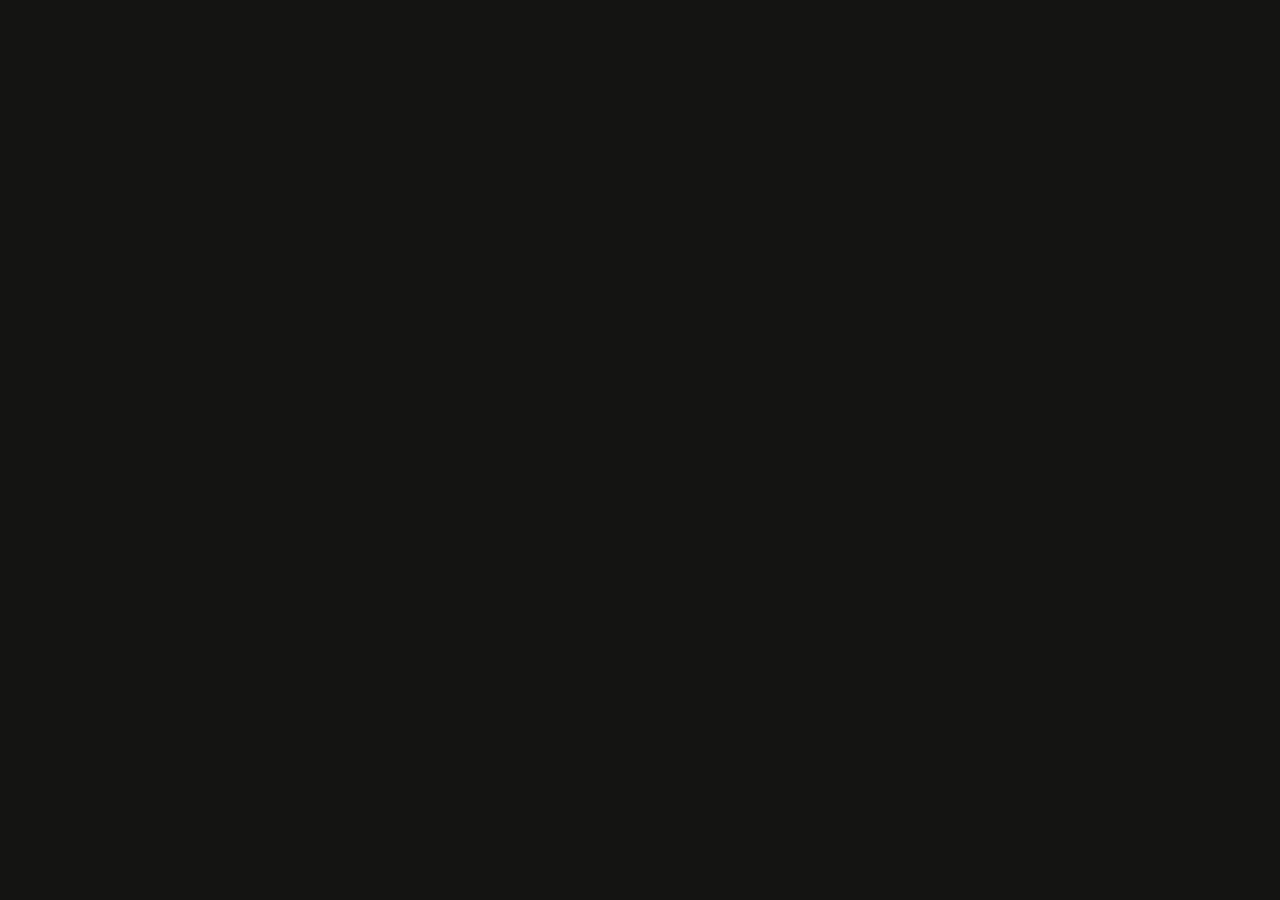
==== actividades.html @ 1a473a51 "Add files via upload" ====
<!DOCTYPE html>
<html lang="en">
<head>
    <meta charset="UTF-8">
    <meta name="viewport" content="width=device-width, initial-scale=1.0">
    <title>Document</title>
    
</head>
<link rel="stylesheet" href="./global.css">
<body>
   
</body>
</html>
---- global.css ----
body {
    margin: 0;
    background-color: #141413;
}
.menu {
    text-align: right; 
    font-family: 'Franklin Gothic medium';
    font-size: 20px;
    display: flex;
    padding: auto;
    justify-content: right;
    margin-top: 40px;
}
.menu a:hover {
    color: #585858;
    }
.menu a{
    padding: 10px;
    color: white;           
    text-decoration: none;  
    margin: 0 20px;         
    display: inline-block;  
}
.icon { 
    display: block;
    margin-top: -4%;
}
.home {
    margin-top: 1%;
}
.Comicconheader {  
    justify-content: center;
    font-family: 'Franklin Gothic Medium';
    color: white;
    font-size: 12px;
    margin-top: -5%;
    margin-left: 9%;
}
.principio1 {
    display: flex;
    justify-content: space-between;
    align-items: center;
    padding: 5%;
    gap: 40px;
    margin-top: -4%;
}
.principiotexto {
   width: 50%;
    font-family: 'Franklin Gothic Medium';
    color: white;
    font-size: 26px;
}
.comic {
   font-size: 80px;
   margin: -2%;
}

.principio {
   font-family: 'Franklin Gothic Medium';
    color: white;
}
.botonnegro {
    background-color: rgb(107, 107, 107);
    font-family: 'Franklin Gothic Medium';
    color: white;
    border-radius: 10px;
    padding: 10px 20px;
    text-align: center;
    text-decoration: none;
    display: inline-block;
    font-size: 15px;
    margin-left: 5%;
    cursor: pointer;
}
.botonblanco {
    background-color: white;
    font-family: 'Franklin Gothic Medium';
    color: black;
    border-radius: 10px;
    padding: 10px 50px;
    text-align: center;
    text-decoration: none;
    display: inline-block;
    font-size: 15px;
    margin-left: 2%;
    cursor: pointer;
}
.info1 {
    display: flex;
   margin-top: 4%;
    font-family: 'Franklin Gothic Medium';
    color: white;
    font-size: 20px;
}
.info1 p {
    margin-left: 18px;
}
.info2 {
    display: flex;
   margin-top: 4%;
    font-family: 'Franklin Gothic Medium';
    color: white;
    font-size: 20px;
}
.calendario {
    display: flex;
    margin-top: 4%;
}
.portadaprincipio {
    width: 100%;
    display: flex;
    justify-content: flex-end;
}

.portada {
    width: 100%;
    display: block; 
}
.espacio {
    margin-top: 0%;
    margin-bottom: 4%;
}
.seccion-destacados {
    display: flex;
    justify-content: space-between;
    align-items: center;
    padding: 5%;
}
.cajatarjetas {
    width: 45%;
    text-align: center;
    margin-top: -5%;
    color: white;
    font-family: 'Franklin Gothic Medium';
}
.cajatarjetas2 {
    width: 45%;
    text-align: center;
    margin-top: -8%;
    color: white;
    font-family: 'Franklin Gothic Medium';
}
.fila {
    display: flex;
    justify-content: space-between;
    margin-top: 20px;
}
.tarjeta {
    width: 22%;
}
.tarjeta img {
    width: 100%;
}
.cajatarjetas h2 {
    margin-bottom: 26px;
}
.tarjeta h3 {
    font-size: 20px;
    margin-top: 10px;
}
.tarjeta p {
    font-size: 15px;
}
.linea {
    width: 2px;
    height: 300px;
    margin-top: -4%;
    background-color: white;
}
.cajatarjetas3 {
    width: 45%;
    text-align: center;
    margin-top: -8%;
    color: white;
    font-family: 'Franklin Gothic Medium';
}
.tarjeta2 {
    width: 22%;
}
.tarjeta2 img {
    width: 100%;
    margin-top: 5%;
    margin-bottom: 5%;
}
.tarjeta2 h3 {
    font-size: 15px;
    margin-top: 10px;
}
.cajatarjetas4 {
    width: 45%;
    text-align: center;
    margin-top: -6%;
    color: white;
    font-family: 'Franklin Gothic Medium';
}
.fila2 {
    display: flex;
    justify-content: space-between;
    margin-top: 20px;
}
.dirección {
    justify-content: space-between;
    align-items: center;
    margin-right: 29%;
    margin-top: -2%;
    padding: 5%;
}
.vermapa { display: inline-block;
    background-color: white;
    color: black;
    font-family: 'Franklin Gothic Medium';
    border-radius: 10px;
    padding: 4px 50px;
    text-align: center;
    text-decoration: none;
    font-size: 15px;
    cursor: pointer;
}
.footer-contenido {
    display: flex;
    justify-content: space-between;
    align-items: center;
    padding: 5%;
    margin-top: -5%;
}
.footer-izq {
    width: 45%;
    margin-left: 20%;
    color: white;
    font-family: 'Franklin Gothic Medium';
}
.footer-der {
    width: 35%;
    color: white;
    font-family: 'Franklin Gothic Medium';
}
.cierre {
    font-size: 20px;
    margin-bottom: 20px;
    margin-left: 5%;
}
.redes {
    display: flex;
    gap: 20px;
}
.redes img {
    width: 50px;
}
.formulario {
    display: flex;
    gap: 10px;
}
.formulario input {
    padding: 10px;
    border-radius: 8px;
    border: none;
    width: 60%;
}
.submit {
    padding: 10px 20px;
    border-radius: 8px;
    border: none;
    background-color: white;
    cursor: pointer;
}

.linea-footer {
    margin-left: -30%;
    width: 2px;
    height: 100px;
    background-color: white;
}
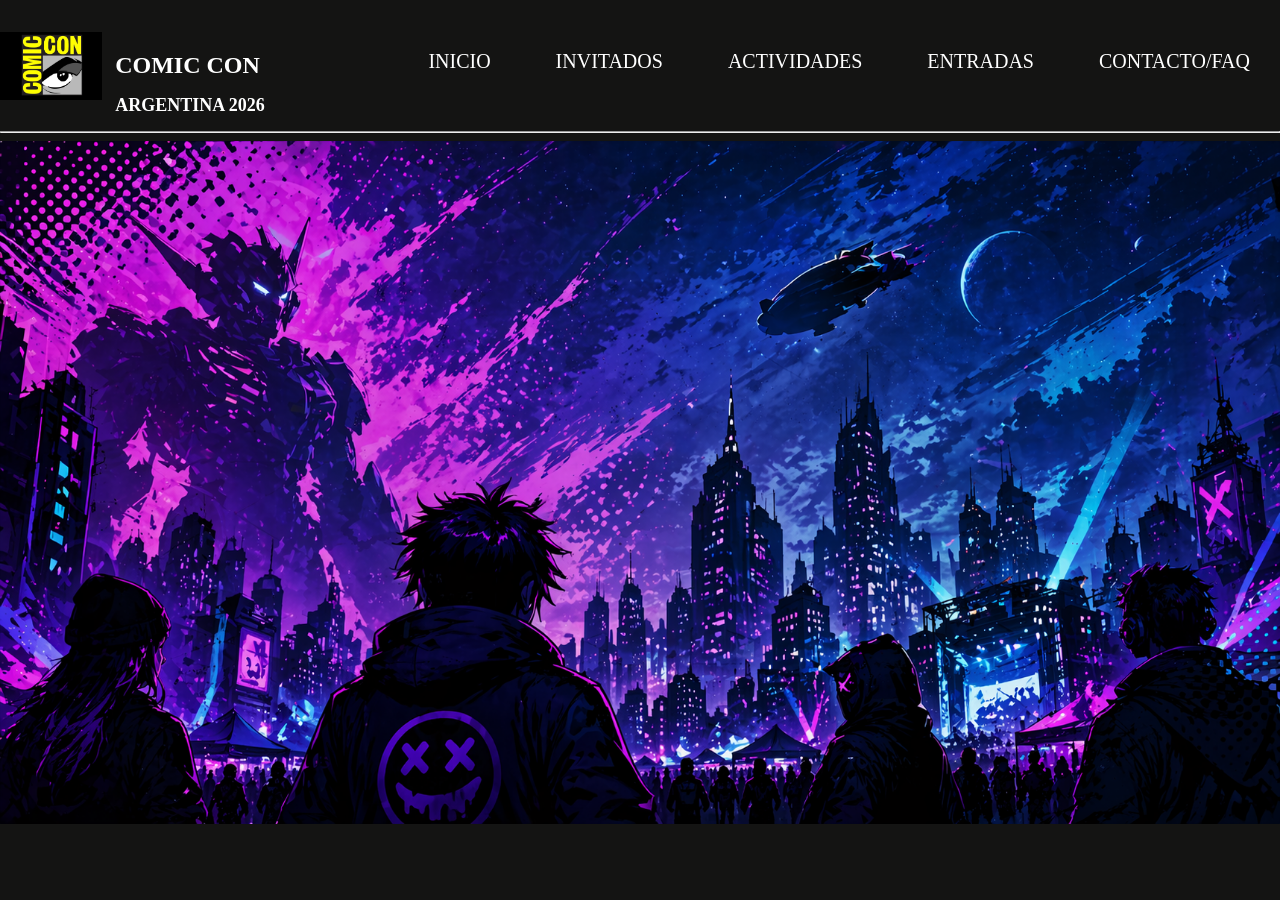
==== commit 167bb26c: "Entrega" ====
--- a/actividades.html
+++ b/actividades.html
@@ -3,11 +3,31 @@
 <head>
     <meta charset="UTF-8">
     <meta name="viewport" content="width=device-width, initial-scale=1.0">
-    <title>Document</title>
-    
+    <title>ACC ACTIVIDADES</title>
+    <link rel="icon" href="img/Logo.webp">
+    <link rel="stylesheet" href="./global.css">
 </head>
-<link rel="stylesheet" href="./global.css">
+<link rel="stylesheet" href="./actividades.css">
 <body>
-   
+    <header class="menu">
+        <nav>
+            <a href="index.html">INICIO </a>
+        <a href="invitados.html">INVITADOS</a>
+        <a href="actividades.html">ACTIVIDADES</a>
+        <a href="entradas.html">ENTRADAS</a>
+        <a href="contacto.html">CONTACTO/FAQ</a>
+        </nav>
+    </header>
+     <img width="8% " class="icon" src="img/Logo.webp" alt="">
+     <div class="Comicconheader">
+            <h1>COMIC CON</h1>
+            <h2>ARGENTINA 2026</h2>
+        </div>
+        <hr class="home">
+         </section>
+           <div class="portadaprincipio">
+             <img class="portada" src="img/portada2.png" alt="Portada de Comic Con Argentina 2026">
+           </div>
+      </section>
 </body>
 </html>
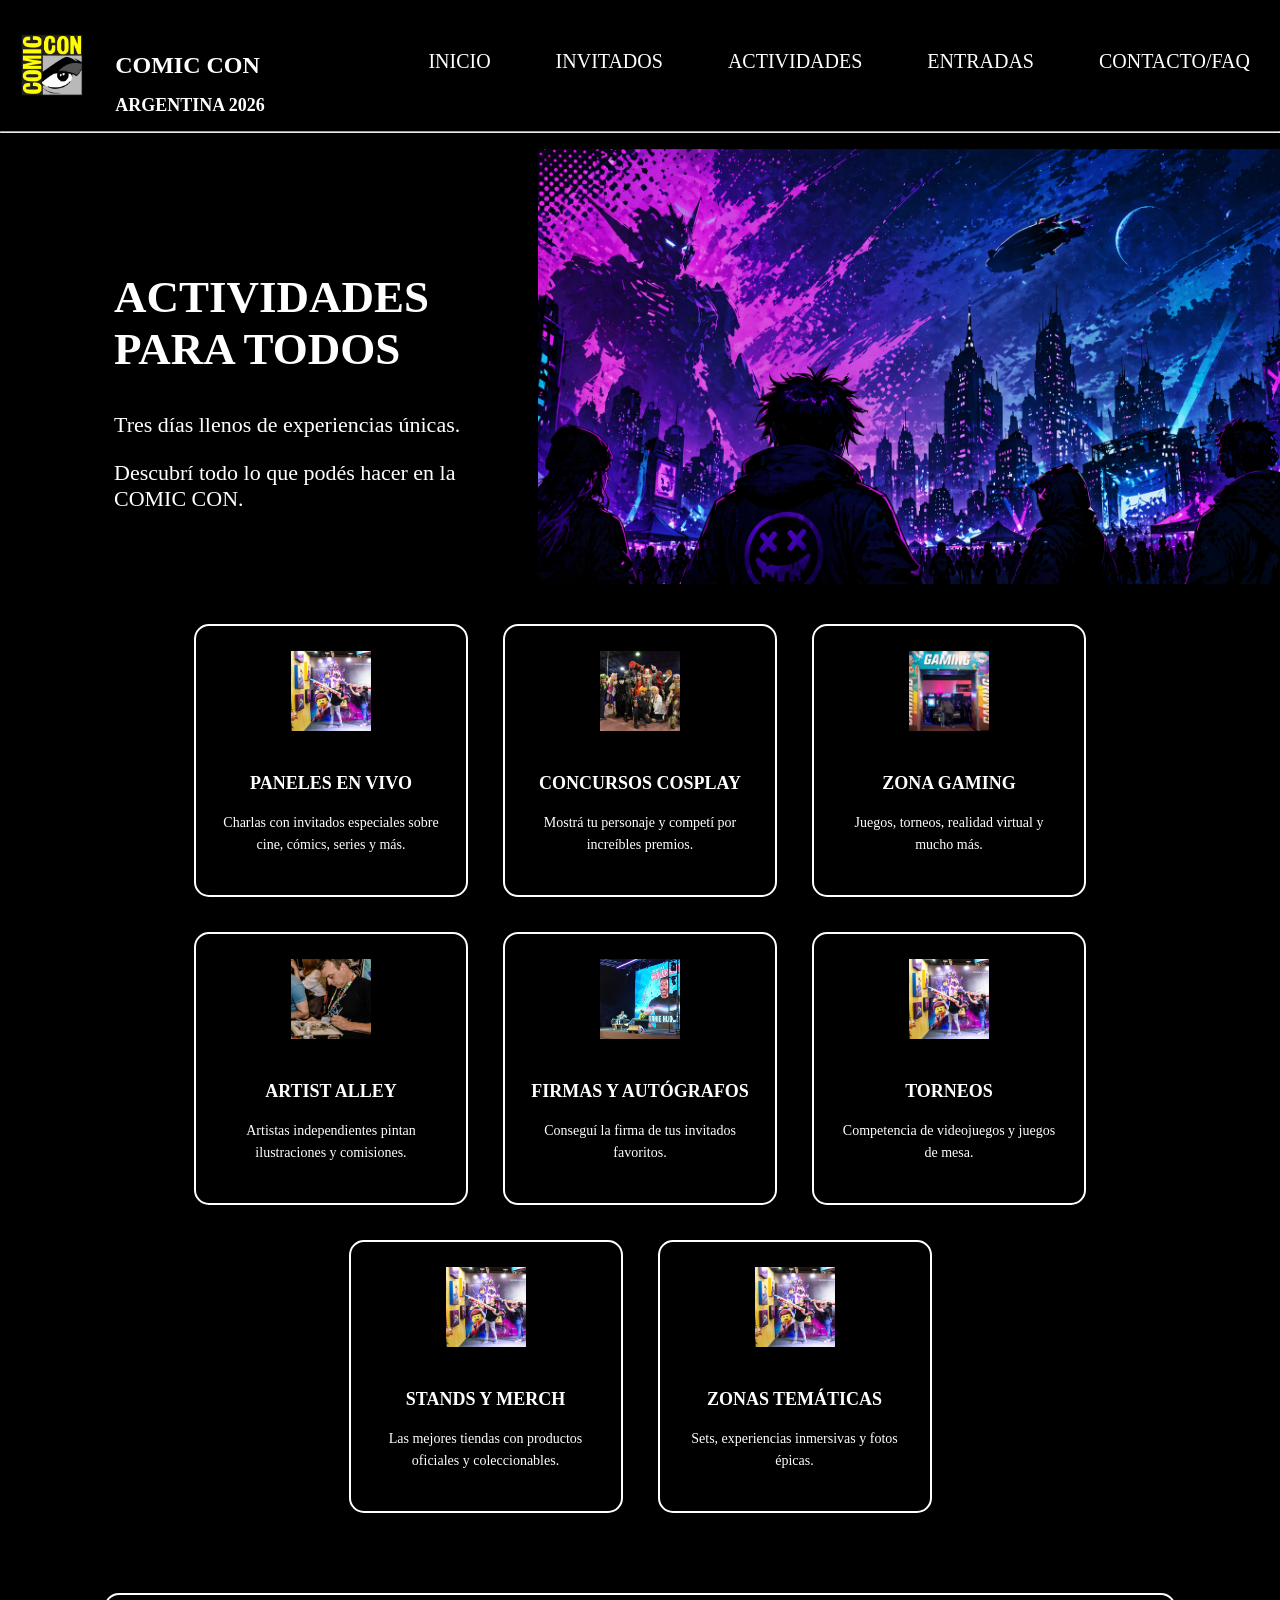
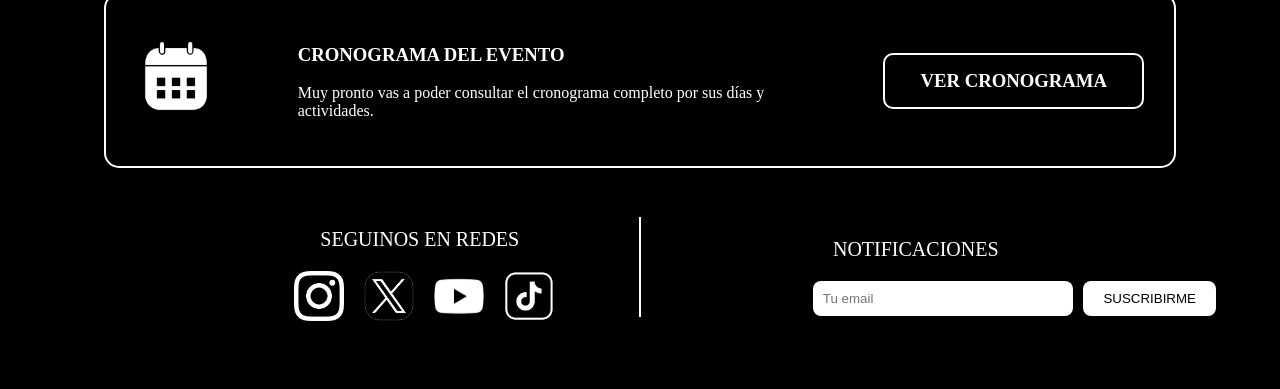
==== commit 2edd36d7: "18/06" ====
--- a/actividades.html
+++ b/actividades.html
@@ -9,6 +9,7 @@
 </head>
 <link rel="stylesheet" href="./actividades.css">
 <body>
+    
     <header class="menu">
         <nav>
             <a href="index.html">INICIO </a>
@@ -24,10 +25,126 @@
             <h2>ARGENTINA 2026</h2>
         </div>
         <hr class="home">
-         </section>
-           <div class="portadaprincipio">
-             <img class="portada" src="img/portada2.png" alt="Portada de Comic Con Argentina 2026">
-           </div>
-      </section>
+  <main class="main">
+      <section class="actividades-principal">
+
+      <div class="banner-actividades">
+
+          <div class="texto-banner">
+             <h2>ACTIVIDADES PARA TODOS</h2>
+             <p>Tres días llenos de experiencias únicas.</p>
+             <p>Descubrí todo lo que podés hacer en la COMIC CON.</p>
+          </div>
+        <div class="imagen-banner">
+            <img class="portada" src="img/portada2.png" alt="Portada de Comic Con Argentina 2026">
+        </div>
+
+     </div>
+
+     <div class="contenedor-actividades">
+
+        <div class="actividad">
+            <img src="img/actividades.png" alt="">
+            <h3>PANELES EN VIVO</h3>
+            <p>Charlas con invitados especiales sobre cine, cómics, series y más.</p>
+        </div>
+        <div class="actividad">
+            <img src="img/Cosplay.jpg" alt="">
+            <h3>CONCURSOS COSPLAY</h3>
+            <p>Mostrá tu personaje y competí por increíbles premios.</p>
+        </div>
+        <div class="actividad">
+            <img src="img/gaming.jpg" alt="">
+            <h3>ZONA GAMING</h3>
+            <p>Juegos, torneos, realidad virtual y mucho más.</p>
+        </div>
+        <div class="actividad">
+            <img src="img/Arte.png" alt="">
+            <h3>ARTIST ALLEY</h3>
+            <p>Artistas independientes pintan ilustraciones y comisiones.</p>
+        </div>
+        <div class="actividad">
+            <img src="img/Panel.jpg" alt="">
+            <h3>FIRMAS Y AUTÓGRAFOS</h3>
+            <p>Conseguí la firma de tus invitados favoritos.</p>
+        </div>
+        <div class="actividad">
+            <img src="img/actividades.png" alt="">
+            <h3>TORNEOS</h3>
+            <p>Competencia de videojuegos y juegos de mesa.</p>
+        </div>
+        <div class="actividad">
+            <img src="img/actividades.png" alt="">
+            <h3>STANDS Y MERCH</h3>
+            <p>Las mejores tiendas con productos oficiales y coleccionables.</p>
+        </div>
+        <div class="actividad">
+            <img src="img/actividades.png" alt="">
+            <h3>ZONAS TEMÁTICAS</h3>
+            <p>Sets, experiencias inmersivas y fotos épicas.</p>
+        </div>
+
+     </div>
+ 
+     <div class="cronograma">
+
+        <div class="cronograma-icono">
+            <img src="img/calendarioblanco-11.png" alt="">
+        </div>
+
+        <div class="cronograma-texto">
+            <h3>CRONOGRAMA DEL EVENTO</h3>
+
+            <p>
+                Muy pronto vas a poder consultar el cronograma
+                completo por sus días y actividades.
+            </p>
+        </div>
+
+        <div class="cronograma-boton">
+            <a href="#">
+                <h3>VER CRONOGRAMA</h3>
+            </a>
+        </div>
+
+     </div>
+
+     </section>
+ </main>
+<footer class="footer">
+    <div class="footer-contenido">
+        <div class="footer-izq">
+            <p class="cierre">SEGUINOS EN REDES</p>
+            <div class="redes">
+                <a href="https://www.instagram.com/argcomiccon/">
+                 <img src="img/instagram.png" alt="">
+                </a>
+                <a href="https://x.com/ArgComicCon">
+                    <img src="img/twitter.png" alt="">
+                </a>
+                <a href="https://www.youtube.com/channel/UCq43u4Pc0iYq14YmzzL0V6Q">
+                    <img src="img/youtube.png" alt="">
+                </a>
+                <a href="https://www.tiktok.com/@argcomiccon">
+                    <img  src="img/tiktok.png" alt="">
+                </a>
+            </div>
+        </div>
+
+        <div class="linea-footer"></div>
+
+        <div class="footer-der">
+            <p class="cierre">NOTIFICACIONES</p>
+
+            <form class="formulario">
+                <input type="email" placeholder="Tu email" required>
+
+                <button class="submit" type="submit">
+                    SUSCRIBIRME
+                </button>
+            </form>
+        </div>
+    </div>
+</footer>
 </body>
 </html>
--- a/global.css
+++ b/global.css
@@ -1,6 +1,6 @@
 body {
     margin: 0;
-    background-color: #141413;
+    background-color: #000000;
 }
 .menu {
     text-align: right; 
@@ -12,7 +12,7 @@
     margin-top: 40px;
 }
 .menu a:hover {
-    color: #585858;
+    color: #fcff40;
     }
 .menu a{
     padding: 10px;
@@ -36,31 +36,76 @@
     margin-top: -5%;
     margin-left: 9%;
 }
+.video {
+    position: relative;
+    width: 100%;
+    height: 100vh;
+    overflow: hidden;
+}
+.video-fondo {
+    position: absolute;
+    width: 100%;
+    height: 100%;
+    object-fit: cover;
+}
+.contenido {
+    position: absolute;
+    text-align: center;
+    top: 20%;
+    left:10%;
+    color: white;
+    font-family: 'Franklin Gothic Medium';
+    width: 80%;
+}
+.contenido h1 {
+    font-size: 150px;
+    margin-bottom: 20px;
+     text-shadow: 0 0 20px rgba(0,0,0,0.8);
+}
+
+.contenido p {
+    font-size: 50px;
+     text-shadow: 0 0 20px rgba(0,0,0,0.8);
+}
 .principio1 {
     display: flex;
-    justify-content: space-between;
-    align-items: center;
-    padding: 5%;
-    gap: 40px;
-    margin-top: -4%;
-}
+    align-items: center;
+    justify-content: center;
+    padding: 6%; 
+}
+
 .principiotexto {
-   width: 50%;
+    width: 85%; 
+    max-width: 1200px; 
+    display: flex;
+    flex-direction: column; 
+    align-items: center;
     font-family: 'Franklin Gothic Medium';
     color: white;
     font-size: 26px;
 }
+
 .comic {
-   font-size: 80px;
-   margin: -2%;
+    font-size: 80px;
+    margin: 0; 
 }
 
 .principio {
-   font-family: 'Franklin Gothic Medium';
-    color: white;
+    font-family: 'Franklin Gothic Medium';
+    color: white;
+}
+
+.texto-centrado {
+    text-align: center;
+    margin-top: 20px;
+    margin-bottom: 40px;
+}
+.botones1 {
+    justify-content: center;
+    gap: 20px; 
 }
 .botonnegro {
-    background-color: rgb(107, 107, 107);
+    background-color: rgb(84, 75, 202);
     font-family: 'Franklin Gothic Medium';
     color: white;
     border-radius: 10px;
@@ -68,53 +113,44 @@
     text-align: center;
     text-decoration: none;
     display: inline-block;
-    font-size: 15px;
-    margin-left: 5%;
+    font-size: 18px;
+    margin: 0 10px;
     cursor: pointer;
 }
 .botonblanco {
-    background-color: white;
-    font-family: 'Franklin Gothic Medium';
-    color: black;
+    background-color: rgb(84, 75, 202);
+    font-family: 'Franklin Gothic Medium';
+    color: rgb(255, 255, 255);
     border-radius: 10px;
     padding: 10px 50px;
     text-align: center;
     text-decoration: none;
     display: inline-block;
-    font-size: 15px;
-    margin-left: 2%;
+    font-size: 18px;
+    margin: 0 10px;
     cursor: pointer;
 }
-.info1 {
-    display: flex;
-   margin-top: 4%;
+.info-contenedor {
+    display: flex;
+    gap: 40px; 
+    margin-top: 6%;
+    align-items: center;
+}
+.info1, .info2 {
+    display: flex;
+    align-items: center; 
     font-family: 'Franklin Gothic Medium';
     color: white;
     font-size: 20px;
 }
-.info1 p {
-    margin-left: 18px;
-}
-.info2 {
-    display: flex;
-   margin-top: 4%;
-    font-family: 'Franklin Gothic Medium';
-    color: white;
-    font-size: 20px;
+
+.info1 p, .info2 p {
+    margin-left: 15px;
+    margin-bottom: 0;
 }
 .calendario {
     display: flex;
     margin-top: 4%;
-}
-.portadaprincipio {
-    width: 100%;
-    display: flex;
-    justify-content: flex-end;
-}
-
-.portada {
-    width: 100%;
-    display: block; 
 }
 .espacio {
     margin-top: 0%;
@@ -125,18 +161,26 @@
     justify-content: space-between;
     align-items: center;
     padding: 5%;
+    background-color: rgb(53, 148, 185);
+}
+.seccion-destacados1 {
+    display: flex;
+    justify-content: space-between;
+    align-items: center;
+    padding: 5%;
+    background-color: rgb(84, 75, 202);
 }
 .cajatarjetas {
     width: 45%;
     text-align: center;
-    margin-top: -5%;
+    margin-top: -3%;
     color: white;
     font-family: 'Franklin Gothic Medium';
 }
 .cajatarjetas2 {
     width: 45%;
     text-align: center;
-    margin-top: -8%;
+    margin-top: -6%;
     color: white;
     font-family: 'Franklin Gothic Medium';
 }
@@ -159,7 +203,15 @@
     margin-top: 10px;
 }
 .tarjeta p {
-    font-size: 15px;
+    font-size: 18px;
+}
+.tarjeta-img {
+    border-radius: 10px;
+    overflow: hidden;
+}
+.tarjeta-img:hover {
+    transform: scale(1.05);
+    transition: transform 0.3s ease;
 }
 .linea {
     width: 2px;
@@ -170,7 +222,7 @@
 .cajatarjetas3 {
     width: 45%;
     text-align: center;
-    margin-top: -8%;
+    margin-top: -3%;
     color: white;
     font-family: 'Franklin Gothic Medium';
 }
@@ -189,7 +241,7 @@
 .cajatarjetas4 {
     width: 45%;
     text-align: center;
-    margin-top: -6%;
+    margin-top: -2%;
     color: white;
     font-family: 'Franklin Gothic Medium';
 }
@@ -207,14 +259,17 @@
 }
 .vermapa { display: inline-block;
     background-color: white;
-    color: black;
-    font-family: 'Franklin Gothic Medium';
+    font-family: 'Franklin Gothic Medium';
+    margin-top: -50px;
     border-radius: 10px;
     padding: 4px 50px;
     text-align: center;
-    text-decoration: none;
     font-size: 15px;
     cursor: pointer;
+}
+.vermapa a {
+    color: rgb(84, 75, 202);
+    text-decoration: none;
 }
 .footer-contenido {
     display: flex;
--- a/actividades.css
+++ b/actividades.css
@@ -0,0 +1,88 @@
+.actividades-principal {
+    width: 90%;
+    margin: auto;
+    margin-top: 50px;
+}
+.banner-actividades {
+    display: flex;
+}
+.texto-banner {
+    width: 50%;
+    padding: 50px;
+    color: white;
+    font-family: 'Franklin Gothic Medium';
+}
+.texto-banner h2 {
+    font-size: 45px;
+}
+.texto-banner p {
+    font-size: 22px;
+}
+.imagen-banner {
+    width: 100%;
+    margin-top: -3%;
+    margin-right: -6%;
+}
+.imagen-banner img {
+    width: 100%;
+    height: 100%;
+    object-fit: cover;
+}
+.contenedor-actividades {
+    display: flex;
+    flex-wrap: wrap;
+    justify-content: center;
+    gap: 35px;
+    padding: 40px;
+}
+.actividad {
+    width: 220px;
+    border: 2px solid white;
+    border-radius: 15px;
+    padding: 25px;
+    text-align: center;
+    color: white;
+    font-family: 'Franklin Gothic Medium';
+}
+.actividad img {
+    width: 80px;
+    margin-bottom: 20px;
+}
+.actividad h3 {
+    font-size: 18px;
+}
+.actividad p {
+    font-size: 14px;
+    line-height: 22px;
+}
+.cronograma {
+    display: flex;
+    justify-content: space-between;
+    align-items: center;
+
+    margin: 40px;
+    padding: 30px;
+
+    border: 2px solid white;
+    border-radius: 15px;
+
+    color: white;
+    font-family: 'Franklin Gothic Medium';
+}
+.cronograma-icono img {
+    width: 80px;
+}
+.cronograma-texto {
+    width: 50%;
+}
+.cronograma-boton a {
+    text-decoration: none;
+}
+.cronograma-boton h3 {
+    border: 2px solid white;
+    border-radius: 10px;
+
+    padding: 15px 35px;
+
+    color: white;
+}
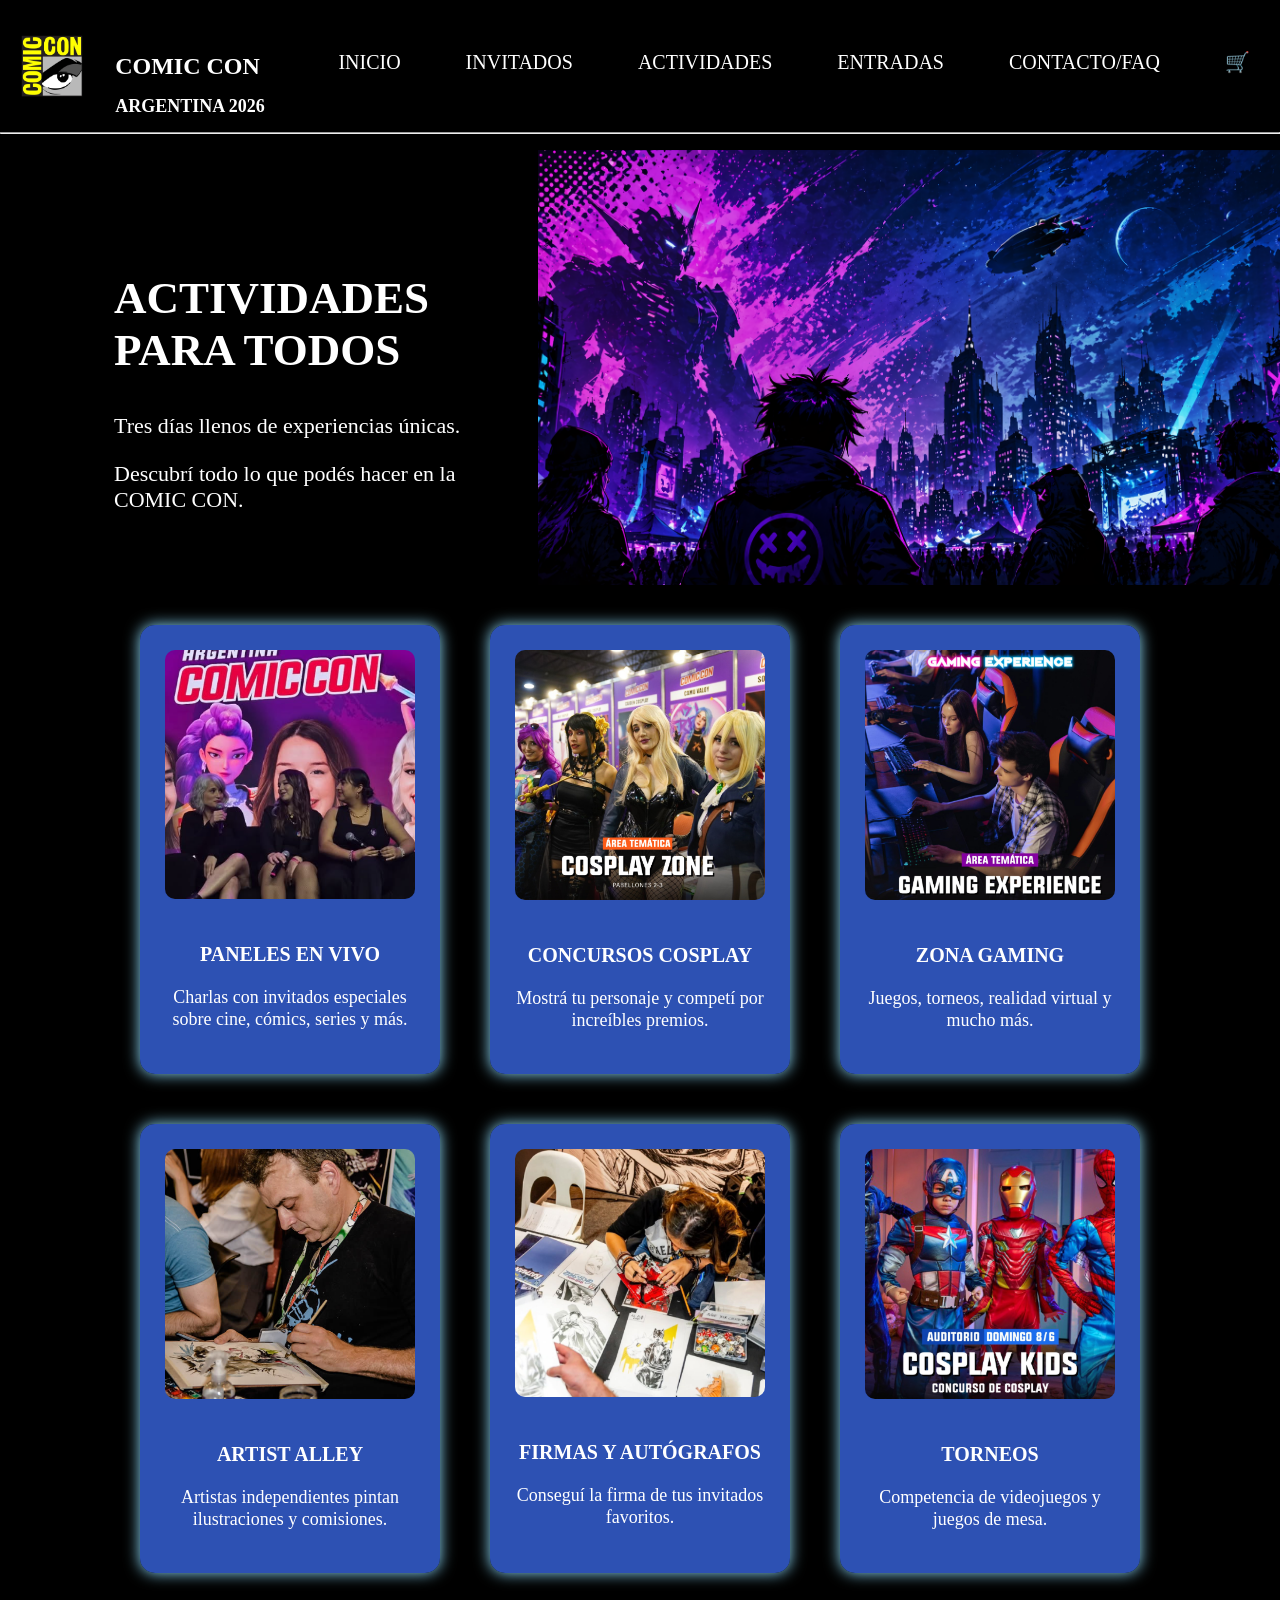
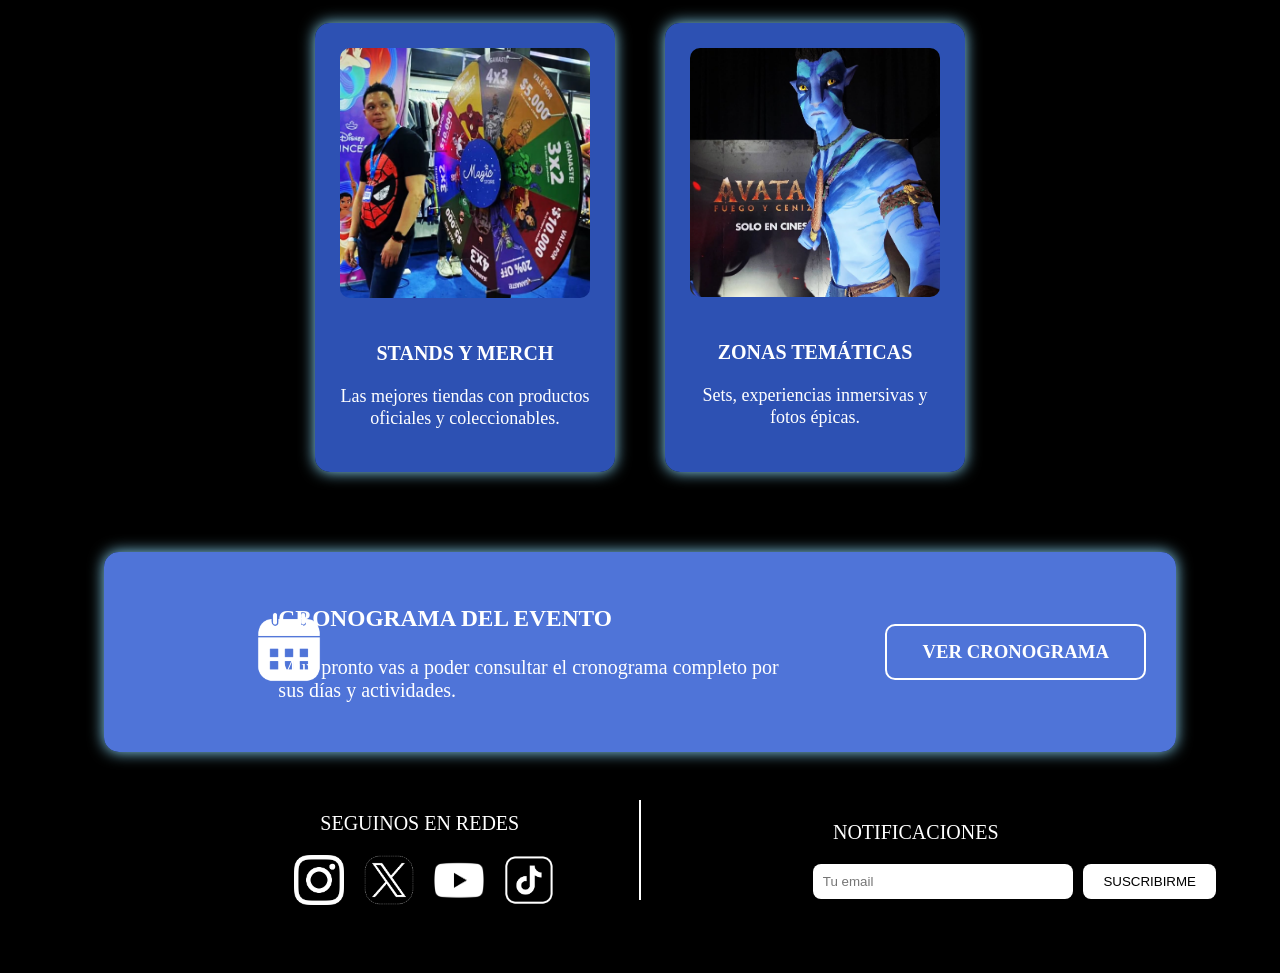
==== commit 0028288c: "25/06" ====
--- a/actividades.html
+++ b/actividades.html
@@ -17,6 +17,7 @@
         <a href="actividades.html">ACTIVIDADES</a>
         <a href="entradas.html">ENTRADAS</a>
         <a href="contacto.html">CONTACTO/FAQ</a>
+        <a href="carrito.html">🛒</a>
         </nav>
     </header>
      <img width="8% " class="icon" src="img/Logo.webp" alt="">
@@ -44,17 +45,17 @@
      <div class="contenedor-actividades">
 
         <div class="actividad">
-            <img src="img/actividades.png" alt="">
+            <img src="img/paneles.png" alt="">
             <h3>PANELES EN VIVO</h3>
             <p>Charlas con invitados especiales sobre cine, cómics, series y más.</p>
         </div>
         <div class="actividad">
-            <img src="img/Cosplay.jpg" alt="">
+            <img src="img/cosplay2.png" alt="">
             <h3>CONCURSOS COSPLAY</h3>
             <p>Mostrá tu personaje y competí por increíbles premios.</p>
         </div>
         <div class="actividad">
-            <img src="img/gaming.jpg" alt="">
+            <img src="img/gaming2.png" alt="">
             <h3>ZONA GAMING</h3>
             <p>Juegos, torneos, realidad virtual y mucho más.</p>
         </div>
@@ -64,28 +65,31 @@
             <p>Artistas independientes pintan ilustraciones y comisiones.</p>
         </div>
         <div class="actividad">
-            <img src="img/Panel.jpg" alt="">
+            <img src="img/firmas.png" alt="">
             <h3>FIRMAS Y AUTÓGRAFOS</h3>
             <p>Conseguí la firma de tus invitados favoritos.</p>
         </div>
         <div class="actividad">
-            <img src="img/actividades.png" alt="">
+            <img src="img/concurso.png" alt="">
             <h3>TORNEOS</h3>
             <p>Competencia de videojuegos y juegos de mesa.</p>
         </div>
         <div class="actividad">
-            <img src="img/actividades.png" alt="">
+            <img src="img/stands.png" alt="">
             <h3>STANDS Y MERCH</h3>
             <p>Las mejores tiendas con productos oficiales y coleccionables.</p>
         </div>
         <div class="actividad">
-            <img src="img/actividades.png" alt="">
+            <img src="img/avatar.png" alt="">
             <h3>ZONAS TEMÁTICAS</h3>
             <p>Sets, experiencias inmersivas y fotos épicas.</p>
         </div>
 
      </div>
- 
+        <div class="liquid-glass">
+  <div class="glass-text"></div>
+</div>
+
      <div class="cronograma">
 
         <div class="cronograma-icono">
--- a/global.css
+++ b/global.css
@@ -5,7 +5,7 @@
 .menu {
     text-align: right; 
     font-family: 'Franklin Gothic medium';
-    font-size: 20px;
+    font-size: 1.25rem;
     display: flex;
     padding: auto;
     justify-content: right;
@@ -32,7 +32,7 @@
     justify-content: center;
     font-family: 'Franklin Gothic Medium';
     color: white;
-    font-size: 12px;
+    font-size: 0.75rem;
     margin-top: -5%;
     margin-left: 9%;
 }
@@ -113,7 +113,7 @@
     text-align: center;
     text-decoration: none;
     display: inline-block;
-    font-size: 18px;
+    font-size: 1.125rem;
     margin: 0 10px;
     cursor: pointer;
 }
@@ -126,7 +126,7 @@
     text-align: center;
     text-decoration: none;
     display: inline-block;
-    font-size: 18px;
+    font-size: 1.125rem;
     margin: 0 10px;
     cursor: pointer;
 }
@@ -141,7 +141,7 @@
     align-items: center; 
     font-family: 'Franklin Gothic Medium';
     color: white;
-    font-size: 20px;
+    font-size: 1.25rem;
 }
 
 .info1 p, .info2 p {
@@ -161,7 +161,7 @@
     justify-content: space-between;
     align-items: center;
     padding: 5%;
-    background-color: rgb(53, 148, 185);
+    background-color: rgb(110, 99, 255);
 }
 .seccion-destacados1 {
     display: flex;
@@ -199,11 +199,11 @@
     margin-bottom: 26px;
 }
 .tarjeta h3 {
-    font-size: 20px;
+    font-size: 1.25rem;
     margin-top: 10px;
 }
 .tarjeta p {
-    font-size: 18px;
+    font-size: 1.125rem;
 }
 .tarjeta-img {
     border-radius: 10px;
@@ -235,7 +235,7 @@
     margin-bottom: 5%;
 }
 .tarjeta2 h3 {
-    font-size: 15px;
+    font-size: 1rem;
     margin-top: 10px;
 }
 .cajatarjetas4 {
--- a/actividades.css
+++ b/actividades.css
@@ -32,48 +32,55 @@
     display: flex;
     flex-wrap: wrap;
     justify-content: center;
-    gap: 35px;
+    gap: 50px;
     padding: 40px;
 }
 .actividad {
-    width: 220px;
-    border: 2px solid white;
+    background-color: rgba(57, 102, 224, 0.801);
+    box-shadow: 0px 0px 15px rgb(143, 223, 255);
+    width: 250px;
     border-radius: 15px;
     padding: 25px;
     text-align: center;
-    color: white;
+    color: rgb(255, 255, 255);
     font-family: 'Franklin Gothic Medium';
 }
+.actividad:hover {
+    transform: scale(1.05);
+    transition: transform 0.3s ease;
+}
 .actividad img {
-    width: 80px;
+    width: 100%;
     margin-bottom: 20px;
+    border-radius: 10px;
 }
 .actividad h3 {
-    font-size: 18px;
+    font-size: 20px;
 }
 .actividad p {
-    font-size: 14px;
+    font-size: 18px;
     line-height: 22px;
 }
 .cronograma {
+    background-color: rgba(94, 137, 255, 0.849);
+    box-shadow: 0px 0px 15px rgb(143, 223, 255);
     display: flex;
     justify-content: space-between;
     align-items: center;
-
     margin: 40px;
     padding: 30px;
-
-    border: 2px solid white;
     border-radius: 15px;
-
     color: white;
     font-family: 'Franklin Gothic Medium';
 }
 .cronograma-icono img {
     width: 80px;
+    margin-left: 115px;
 }
 .cronograma-texto {
     width: 50%;
+    font-size: 20px;
+    margin-left: -15%;
 }
 .cronograma-boton a {
     text-decoration: none;
@@ -85,4 +92,4 @@
     padding: 15px 35px;
 
     color: white;
-}+}
